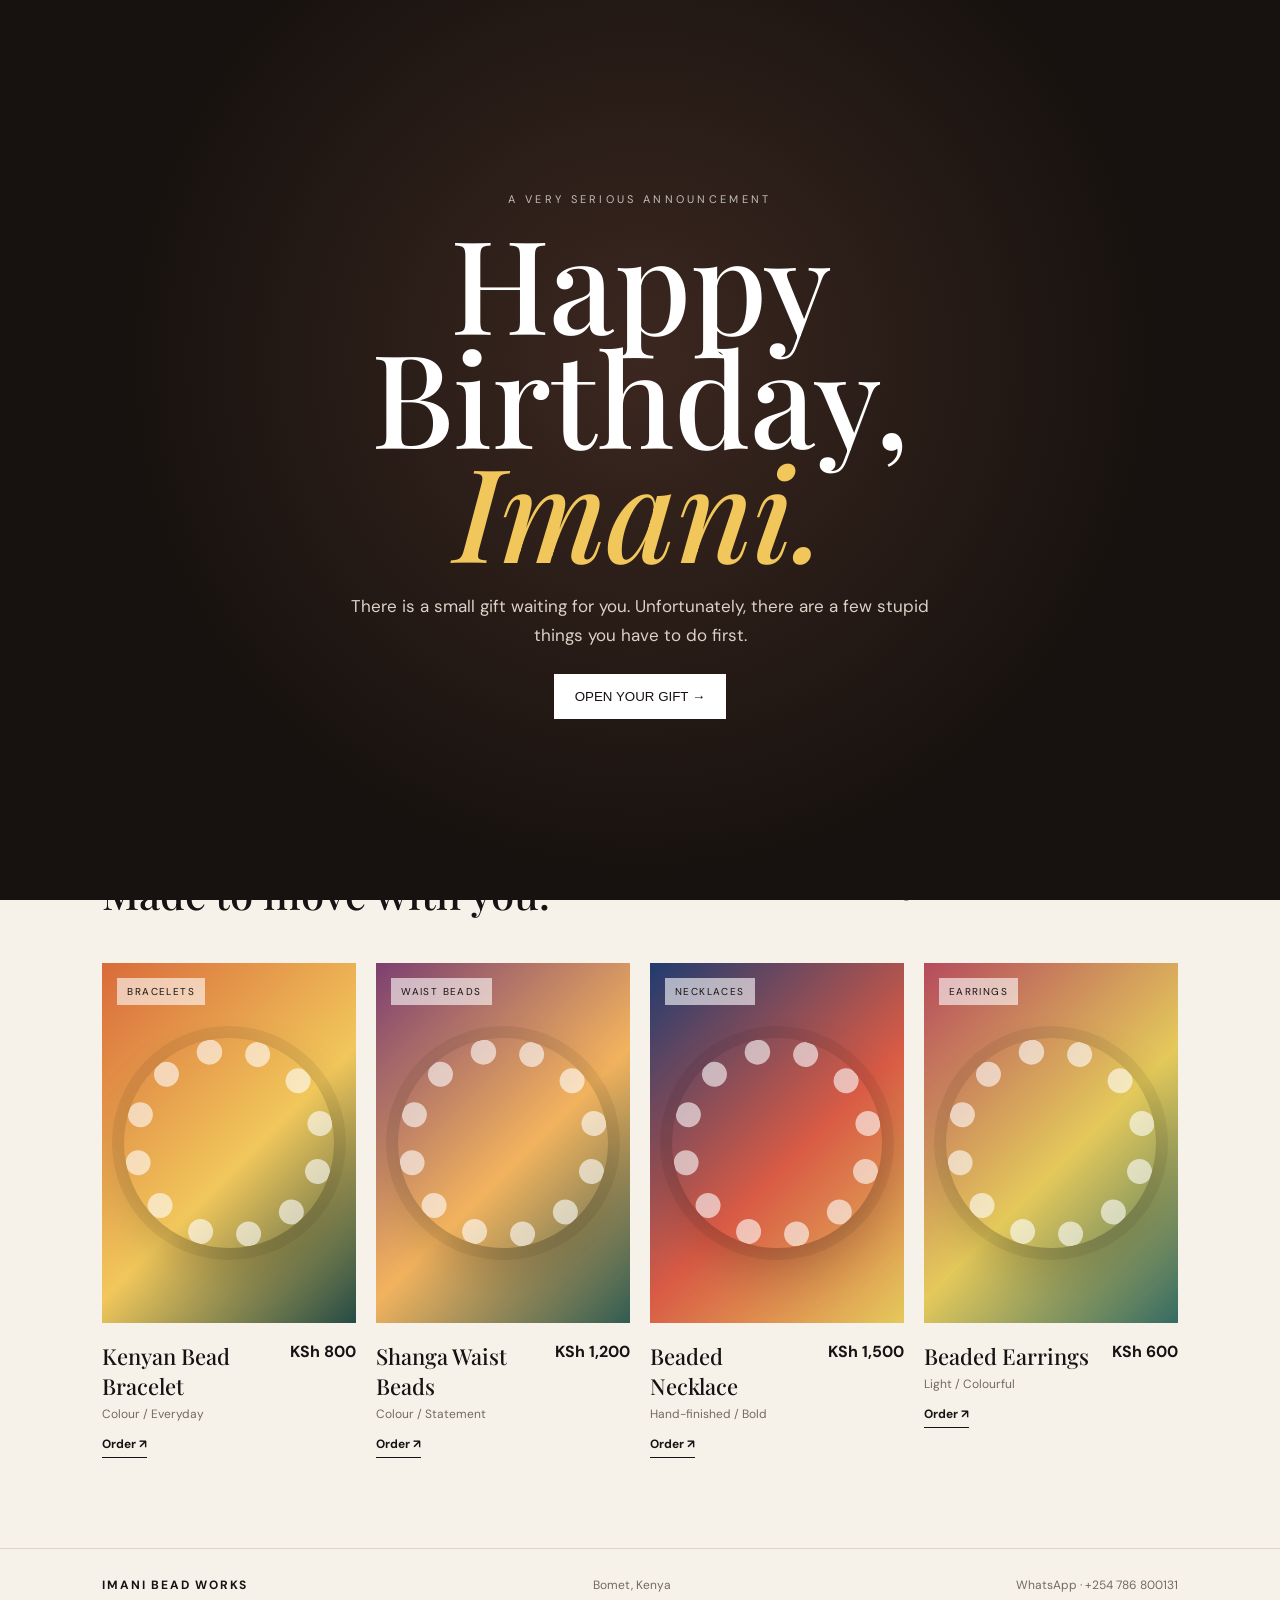
==== index.html @ d0deeeab "Add birthday website add birthday website" ====
<!doctype html>
<html lang="en">
<head>
  <meta charset="UTF-8">
  <meta name="viewport" content="width=device-width, initial-scale=1.0">
  <title>Imani Bead Works</title>
  <meta name="description" content="Imani Bead Works — Your home for everything shangas. Bomet, Kenya.">
  <link rel="stylesheet" href="style.css">
  <link rel="stylesheet" href="birthday.css">
</head>
<body>
  <div id="birthday-experience" aria-label="Imani birthday experience">
    <div id="confetti"></div>
    <section id="birthday-start" class="birthday-screen active">
      <div class="birthday-inner">
        <p class="birthday-kicker">A very serious announcement</p>
        <h1 class="birthday-title">Happy Birthday,<br><em>Imani.</em></h1>
        <p class="birthday-sub">There is a small gift waiting for you. Unfortunately, there are a few stupid things you have to do first.</p>
        <button id="start-birthday" class="birthday-btn">OPEN YOUR GIFT →</button>
      </div>
    </section>

    <section id="birthday-welcome" class="birthday-screen">
      <div class="birthday-inner"><p class="birthday-kicker">Welcome, birthday girl</p><h2 class="birthday-title">Okay.<br><em>Let's begin.</em></h2></div>
    </section>

    <section id="birthday-puzzle" class="birthday-screen">
      <div class="birthday-inner">
        <p class="birthday-kicker">Security clearance</p>
        <h2 id="puzzle-prompt" class="puzzle-prompt"></h2>
        <div id="puzzle-choices" class="choices"></div>
        <div id="puzzle-note" class="puzzle-note" aria-live="polite"></div>
      </div>
    </section>

    <section id="birthday-game" class="birthday-screen">
      <div class="birthday-inner">
        <p class="birthday-kicker">One last thing</p>
        <h2 class="puzzle-prompt">Catch 7 beads.</h2>
        <p class="birthday-sub">They are not running away. They are just being unnecessarily difficult.</p>
        <div class="game-wrap"><div id="bead-score" class="score">0 / 7</div><div id="bead-field"></div></div>
      </div>
    </section>

    <section id="birthday-gift" class="birthday-screen">
      <div class="birthday-inner">
        <p class="birthday-kicker">You actually did it</p>
        <h2 class="puzzle-prompt">Receive your gift, dear Imani.</h2>
        <div id="gift-box" class="gift" aria-label="Gift box">
          <div class="gift-base"></div><div class="gift-lid"></div><div class="gift-ribbon-v"></div><div class="gift-ribbon-h"></div>
        </div>
        <button id="open-gift" class="gift-btn">OPEN IT</button>
      </div>
    </section>
  </div>
  <audio id="laugh-audio" preload="auto"><source src="assets/imani-laugh.mp3" type="audio/mpeg"></audio>
  <audio id="birthday-song" preload="auto"><source src="assets/happy-birthday-imani.wav" type="audio/wav"></audio>
  <div id="prank-message" class="prank-message" aria-live="polite">
    <div class="prank-emoji">😂</div>
    <div class="prank-text">
      <p>Happy birthday.</p>
      <p>HOLY SHIT.</p>
      <p>You fought me by surprise.</p>
      <p>I hope you enjoyed it.</p>
      <p>That's all I can afford for now.</p>
      <p>Hope next year will be better.</p>
      <p>May you have many, many children.</p>
      <p>May your dreams come true.</p>
      <p>And may you have a lot of cash too.</p>
      <p>Have a lovely year, Imani.</p>
    </div>
  </div>

  <section id="dream-experience" class="dream-experience" aria-label="Imani's dream questions">
    <div class="dream-room-glow"></div>
    <div class="dream-princess" aria-hidden="true"><div class="princess-bubble">Hmm...</div><div class="princess-figure"><div class="princess-crown">♕</div><div class="princess-head"><span class="eye left"></span><span class="eye right"></span><span class="smile"></span></div><div class="princess-hair"></div><div class="princess-body"></div><div class="princess-arm left-arm"></div><div class="princess-arm right-arm"></div></div><span class="princess-spark s1">✦</span><span class="princess-spark s2">✧</span></div>
    <div class="dream-card">
      <div class="dream-topline"><span>IMANI'S LITTLE DREAM BOOK</span><span id="dream-progress">1 / 6</span></div>
      <div class="dream-question-wrap">
        <div class="dream-question-label">A little question for you...</div>
        <h2 id="dream-question"></h2>
        <p id="dream-hint" class="dream-hint"></p>
      </div>
      <div id="dream-answer" class="dream-answer"></div>
      <div class="dream-actions">
        <button id="dream-next" class="dream-next" disabled>Next →</button>
      </div>
    </div>
    <div id="dream-finish" class="dream-finish">
      <div class="dream-finish-princess">👸</div>
      <h2>Thank you, Imani.</h2>
      <p>I wanted to know what you dream about.</p>
      <p class="dream-keepsake">Your answers are your little dream book.</p>
      <button id="dream-done" class="dream-next">Back to Imani Bead Works →</button>
    </div>
  </section>
  <header class="site-header">
    <a class="brand" href="index.html"><span>IMANI</span><small>BEAD WORKS</small></a>
    <nav>
      <a href="index.html">Shop</a>
      <a href="about.html">Our Story</a>
      <a href="contact.html">Contact</a>
      <a class="admin-link" href="admin.html">Admin</a>
    </nav>
  </header>

  <main id="main-shop">
    <section class="hero">
      <div class="hero-copy">
        <p class="eyebrow">BOMET · KENYA</p>
        <h1>Your home for <em>everything shangas.</em></h1>
        <p class="hero-text">Handpicked beadwork, colourful accessories and pieces made to be noticed.</p>
        <a class="cta" href="#collection">Explore the collection <span>↗</span></a>
      </div>
      <div class="bead-orbit" aria-label="Decorative bead display">
        <div class="orbit orbit-one"></div>
        <div class="orbit orbit-two"></div>
        <div class="bead bead-a"></div><div class="bead bead-b"></div>
        <div class="bead bead-c"></div><div class="bead bead-d"></div>
        <div class="bead bead-e"></div><div class="bead bead-f"></div>
      </div>
    </section>

    <section id="collection" class="collection">
      <div class="section-head">
        <div><p class="eyebrow">THE COLLECTION</p><h2>Made to move with you.</h2></div>
        <p>Browse a starting selection. Prices can later be managed from the admin dashboard.</p>
      </div>
      <div id="products" class="products"></div>
    </section>
  </main>

  <footer>
    <strong>IMANI BEAD WORKS</strong>
    <span>Bomet, Kenya</span>
    <a href="https://wa.me/254786800131">WhatsApp · +254 786 800131</a>
  </footer>
  <script src="app.js"></script>
  <script src="birthday.js"></script>
</body>
</html>
---- style.css ----
@import url('https://fonts.googleapis.com/css2?family=DM+Sans:wght@400;500;600;700&family=Playfair+Display:ital,wght@0,500;0,600;1,500;1,600&display=swap');
:root{--ink:#151313;--paper:#f7f2e9;--muted:#716a61;--line:#ded5c8;--accent:#d45f43}
*{box-sizing:border-box}html{scroll-behavior:smooth}body{margin:0;background:var(--paper);color:var(--ink);font-family:"DM Sans",Arial,sans-serif}a{color:inherit;text-decoration:none}.site-header{display:flex;justify-content:space-between;align-items:center;padding:26px 5vw;border-bottom:1px solid var(--line);position:relative;z-index:5;background:rgba(247,242,233,.88);backdrop-filter:blur(12px)}.brand{display:flex;flex-direction:column;line-height:.9}.brand span{font-size:21px;font-weight:700;letter-spacing:.2em}.brand small{font-size:9px;letter-spacing:.35em;margin-top:8px}.site-header nav{display:flex;gap:28px;font-size:14px}.site-header nav a{transition:transform .2s,color .2s}.site-header nav a:hover{transform:translateY(-2px);color:var(--accent)}
.hero{min-height:650px;display:grid;grid-template-columns:1.05fr .95fr;align-items:center;padding:70px 8vw;overflow:hidden;background:radial-gradient(circle at 75% 45%,#efe1c5 0,#f7f2e9 38%,#f7f2e9 70%)}.hero-copy{max-width:720px;animation:rise .9s both}.eyebrow{font-size:11px;letter-spacing:.22em;font-weight:700;color:var(--muted);margin:0 0 18px}.hero h1,.simple-page h1,.admin-page h1{font-family:"Playfair Display",Georgia,serif;font-size:clamp(48px,7vw,88px);line-height:.95;font-weight:500;margin:0}.hero h1 em,.simple-page h1 em,.admin-page h1 em{color:var(--accent);font-weight:500}.hero-text{max-width:480px;color:var(--muted);font-size:17px;line-height:1.7;margin:28px 0}.cta{display:inline-flex;gap:18px;align-items:center;border:1px solid var(--ink);padding:14px 20px;font-weight:600;font-size:14px;transition:transform .25s,background .25s}.cta:hover{transform:translateY(-4px);background:var(--ink);color:var(--paper)}.bead-orbit{width:min(38vw,480px);height:min(38vw,480px);min-width:300px;min-height:300px;border-radius:50%;position:relative;margin:auto;animation:float 5s ease-in-out infinite}.orbit{position:absolute;inset:8%;border:1px solid #d8cdbb;border-radius:50%;transform:rotate(22deg) scaleY(.55)}.orbit-two{inset:18%;transform:rotate(-38deg) scaleY(.62)}.bead{position:absolute;width:78px;height:78px;border-radius:50%;background:radial-gradient(circle at 30% 25%,#fff8 0 8%,transparent 9%),var(--bc);box-shadow:inset -12px -15px 18px #0003,0 18px 35px #0002;animation:pulse 3.5s ease-in-out infinite}.bead-a{--bc:#d45f43;top:12%;left:42%}.bead-b{--bc:#e2b94f;top:31%;right:8%;animation-delay:.3s}.bead-c{--bc:#356b63;bottom:13%;right:24%;animation-delay:.7s}.bead-d{--bc:#70406b;bottom:22%;left:12%;animation-delay:1s}.bead-e{--bc:#1d4772;top:47%;left:0;animation-delay:1.4s}.bead-f{--bc:#b45c35;top:7%;right:25%;width:54px;height:54px}
.collection{padding:95px 8vw}.section-head{display:flex;justify-content:space-between;gap:40px;align-items:end;margin-bottom:42px}.section-head h2{font-family:"Playfair Display",Georgia,serif;font-size:42px;font-weight:500;margin:0}.section-head>p{max-width:340px;color:var(--muted);line-height:1.6}.products{display:grid;grid-template-columns:repeat(4,1fr);gap:20px}.product{min-width:0;transition:transform .35s ease;outline:none}.product:hover,.product:focus{transform:translateY(-10px)}.product-art{height:360px;position:relative;overflow:hidden;background:linear-gradient(135deg,var(--c1),var(--c2) 55%,var(--c3));display:grid;place-items:center}.product-art span{position:absolute;top:15px;left:15px;background:#fff9;padding:7px 10px;font-size:10px;letter-spacing:.14em;text-transform:uppercase}.fake-beads{width:210px;height:210px;border-radius:50%;border:25px dotted #fff9;box-shadow:0 0 0 12px #0001,0 25px 50px #0003;transform:rotate(-12deg);transition:transform .5s}.product:hover .fake-beads,.product:focus .fake-beads{transform:rotate(12deg) scale(1.1)}.product-info{display:flex;justify-content:space-between;gap:15px;padding:18px 0 10px}.product-info h3{font-family:"Playfair Display",Georgia,serif;font-size:22px;font-weight:500;margin:0 0 5px}.product-info p{margin:0;color:var(--muted);font-size:12px}.product-info strong{white-space:nowrap}.order{font-size:12px;font-weight:700;border-bottom:1px solid var(--ink);padding-bottom:5px}
.simple-page,.admin-page{max-width:900px;padding:100px 8vw;min-height:70vh}.simple-page p{max-width:650px;font-size:18px;line-height:1.8;color:var(--muted);margin:30px 0}.phone{color:var(--ink)!important;font-weight:700}.admin-page h1{margin-bottom:25px}.notice{padding:18px;background:#efe7d9;border-left:3px solid var(--accent);color:var(--muted);line-height:1.6}.admin-list{display:grid;gap:14px;margin-top:35px}.admin-card{display:grid;grid-template-columns:1fr 180px 150px 70px;gap:18px;align-items:end;border-top:1px solid var(--line);padding:22px 0}.admin-card h3{margin:0;font-family:"Playfair Display",Georgia,serif;font-size:24px;font-weight:500}.admin-card label{font-size:12px;color:var(--muted)}.admin-card input{display:block;width:100%;margin-top:8px;padding:12px;border:1px solid var(--line);background:#fff;font:inherit}.cta.small{padding:11px 13px;cursor:pointer;background:transparent}.saved{font-size:12px;color:#356b63}
footer{border-top:1px solid var(--line);padding:28px 8vw;display:flex;gap:25px;justify-content:space-between;flex-wrap:wrap;font-size:12px;color:var(--muted)}footer strong{color:var(--ink);letter-spacing:.15em}
@keyframes rise{from{opacity:0;transform:translateY(35px)}to{opacity:1;transform:none}}@keyframes float{50%{transform:translateY(-12px) rotate(2deg)}}@keyframes pulse{50%{transform:scale(1.04)}}
@media(max-width:850px){.hero{grid-template-columns:1fr;padding:60px 7vw}.bead-orbit{margin-top:45px;width:80vw;height:80vw}.products{grid-template-columns:repeat(2,1fr)}.section-head{display:block}.section-head>p{margin-top:15px}.admin-card{grid-template-columns:1fr 1fr}.admin-card .cta{width:max-content}.site-header nav{gap:13px;font-size:12px}}
@media(max-width:520px){.site-header{padding:20px 5vw}.site-header nav a:nth-child(3){display:none}.hero h1{font-size:50px}.products{grid-template-columns:1fr}.product-art{height:330px}.admin-card{grid-template-columns:1fr}.bead{width:60px;height:60px}}
@media(prefers-reduced-motion:reduce){*,*:before,*:after{animation:none!important;transition:none!important;scroll-behavior:auto!important}}
.prank-message{position:fixed;inset:0;z-index:2000;display:grid;place-items:center;text-align:center;padding:30px;background:#050505;color:#fff;opacity:0;pointer-events:none;transition:opacity .7s}.prank-message.show{opacity:1}.prank-message.final-song{opacity:1}.prank-emoji{font-size:clamp(100px,24vw,280px);line-height:.8;animation:emojiWobble .7s ease-in-out infinite alternate}.prank-text{position:absolute;top:16%;width:min(700px,88vw);font-family:"DM Sans",Arial,sans-serif;font-size:clamp(17px,2.2vw,25px);line-height:1.65}.prank-text p{margin:0;opacity:0;animation:typeReveal .55s ease forwards}.prank-text p:nth-child(1){animation-delay:.3s}.prank-text p:nth-child(2){animation-delay:1.1s;font-weight:800;font-size:1.45em}.prank-text p:nth-child(3){animation-delay:2.0s}.prank-text p:nth-child(4){animation-delay:2.9s}.prank-text p:nth-child(5){animation-delay:3.8s}.prank-text p:nth-child(6){animation-delay:4.7s}.prank-text p:nth-child(7){animation-delay:5.6s}.prank-text p:nth-child(8){animation-delay:6.5s}.prank-text p:nth-child(9){animation-delay:7.4s}.prank-text p:nth-child(10){animation-delay:8.3s}@keyframes typeReveal{from{opacity:0;transform:translateY(7px)}to{opacity:1;transform:none}}@keyframes emojiWobble{to{transform:rotate(7deg) scale(1.06)}}
#main-shop.prank{filter:brightness(.08) blur(3px);transition:filter 1s}
---- birthday.css ----
#birthday-experience{position:fixed;inset:0;z-index:1000;background:#17120f;color:#fff;overflow:hidden;font-family:"DM Sans",Arial,sans-serif}
#birthday-experience.hidden{display:none}
.birthday-screen{display:none;position:absolute;inset:0;place-items:center;text-align:center;padding:30px;background:radial-gradient(circle at 50% 40%,#3c2720,#17120f 62%)}
.birthday-screen.active{display:grid}.birthday-inner{width:min(850px,92vw);position:relative;z-index:2}.birthday-kicker{font-size:11px;letter-spacing:.3em;text-transform:uppercase;opacity:.7;margin-bottom:18px}.birthday-title{font-family:"Playfair Display",Georgia,serif;font-size:clamp(58px,11vw,130px);font-weight:500;line-height:.88;margin:0}.birthday-title em{color:#f1c75b;font-weight:500}.birthday-sub{max-width:580px;margin:25px auto;color:#ddd0c6;line-height:1.7;font-size:17px}.birthday-btn,.choice,.gift-btn{appearance:none;border:1px solid #fff;background:#fff;color:#17120f;padding:14px 20px;font:600 14px inherit;cursor:pointer;transition:.2s}.birthday-btn:hover,.choice:hover,.gift-btn:hover{transform:translateY(-3px);background:#f1c75b}.choice{background:#ffffff12;color:#fff;border-color:#ffffff44;width:min(470px,100%);text-align:left}.choice:hover{color:#17120f}.choices{display:grid;gap:10px;max-width:500px;margin:28px auto 0}.puzzle-prompt{font-family:"Playfair Display",Georgia,serif;font-size:clamp(28px,5vw,48px);margin:0}.puzzle-note{height:22px;color:#f1c75b;margin-top:18px}.game-wrap{height:min(55vh,480px);position:relative;margin:20px auto;max-width:720px;border:1px solid #ffffff22;border-radius:25px;background:#ffffff08;overflow:hidden}.score{position:absolute;top:15px;left:18px;z-index:4;font-weight:700}.game-bead{position:absolute;width:42px;height:42px;border:0;border-radius:50%;cursor:pointer;background:radial-gradient(circle at 30% 25%,#fff 0 6%,transparent 7%),linear-gradient(135deg,#f1c75b,#d45f43);box-shadow:0 8px 22px #0008;animation:gamefloat 2.5s ease-in-out infinite}.game-bead:nth-child(2n){background:linear-gradient(135deg,#7c3f70,#f1c75b)}.game-bead:nth-child(3n){background:linear-gradient(135deg,#356b63,#e2b94f)}.game-bead.caught{transform:scale(1.8);opacity:0;pointer-events:none;transition:.35s}.gift{width:150px;height:120px;position:relative;margin:30px auto 45px;cursor:pointer;transform-style:preserve-3d}.gift-base{position:absolute;left:15px;right:15px;bottom:0;height:85px;background:#d45f43;border-radius:5px}.gift-lid{position:absolute;left:0;right:0;top:25px;height:28px;background:#f1c75b;border-radius:5px;transition:transform .7s;transform-origin:bottom}.gift-ribbon-v{position:absolute;width:20px;top:0;bottom:0;left:65px;background:#f1c75b}.gift-ribbon-h{position:absolute;left:0;right:0;top:25px;height:10px;background:#fff2}.gift.opened .gift-lid{transform:rotate(-22deg) translate(-12px,-30px)}
#confetti{position:absolute;inset:0;pointer-events:none;z-index:5}.confetti i{position:absolute;font-style:normal;color:#f1c75b;animation:burst 1.6s ease-out forwards;font-size:18px}.confetti i:nth-child(3n){color:#d45f43}.confetti i:nth-child(4n){color:#7c3f70}
@keyframes burst{to{transform:translate(var(--dx),var(--dy)) rotate(var(--r));opacity:0}}@keyframes gamefloat{50%{transform:translateY(-10px)}}
@media(max-width:600px){.birthday-sub{font-size:15px}.game-wrap{height:52vh}.game-bead{width:38px;height:38px}}

/* Imani's little dream book */
.dream-experience{position:fixed;inset:0;z-index:1200;display:none;place-items:center;background:linear-gradient(145deg,#f7f1e8,#efe4d6 55%,#e6d6c5);color:#2d2521;overflow:auto;font-family:"DM Sans",Arial,sans-serif;padding:28px}
.dream-experience.active{display:grid}.dream-room-glow{position:absolute;width:55vw;height:55vw;max-width:700px;max-height:700px;border-radius:50%;background:#fff8;filter:blur(25px)}
.dream-card{position:relative;width:min(760px,94vw);min-height:560px;background:#fffdf9;border:1px solid #d8c9b7;border-radius:28px;box-shadow:0 28px 80px #49352222;padding:30px 34px 26px;display:flex;flex-direction:column;justify-content:center;z-index:2}
.dream-topline{position:absolute;top:22px;left:30px;right:30px;display:flex;justify-content:space-between;font-size:10px;letter-spacing:.2em;color:#8c7967;font-weight:700}.dream-question-wrap{text-align:center;margin:35px auto 25px;max-width:650px}.dream-question-label{font-size:11px;letter-spacing:.18em;text-transform:uppercase;color:#b08a5b;margin-bottom:15px}.dream-question-wrap h2{font-family:"Playfair Display",Georgia,serif;font-size:clamp(34px,5vw,58px);line-height:1.02;font-weight:500;margin:0}.dream-hint{color:#85776b;margin:16px auto 0;line-height:1.5}.dream-answer{min-height:150px;display:flex;align-items:center;justify-content:center;flex-wrap:wrap;gap:12px}.dream-option{border:1px solid #d8c9b7;background:#fff;color:#4a3b31;border-radius:999px;padding:13px 20px;font:600 14px inherit;cursor:pointer;transition:.2s}.dream-option:hover,.dream-option.selected{background:#30271f;color:#fff;transform:translateY(-2px)}.dream-input{width:min(610px,100%);height:145px;resize:vertical;border:1px solid #d8c9b7;border-radius:18px;background:#fffaf4;padding:18px;font:18px/1.5 inherit;color:#30271f;outline:none;box-sizing:border-box}.dream-input:focus{border-color:#b08a5b;box-shadow:0 0 0 4px #b08a5b18}.dream-color{width:48px;height:48px;border-radius:50%;border:3px solid #fff;background:var(--pick);box-shadow:0 4px 14px #0002;cursor:pointer;transition:.2s}.dream-color.selected,.dream-color:hover{transform:scale(1.18);box-shadow:0 0 0 3px #30271f44,0 6px 18px #0002}.dream-actions{text-align:right;margin-top:18px}.dream-next{border:0;background:#30271f;color:#fff;border-radius:999px;padding:13px 22px;font:700 13px inherit;cursor:pointer;transition:.2s}.dream-next:disabled{opacity:.3;cursor:not-allowed}.dream-next:not(:disabled):hover{transform:translateY(-2px);background:#b08a5b}.dream-princess{position:absolute;z-index:4;left:calc(50% - 430px);top:calc(50% - 285px);width:115px;height:145px;opacity:.96;pointer-events:none;transform:translateX(-80px) rotate(-5deg)}
.princess-figure{position:absolute;inset:25px 18px 0;animation:princessFloat 3.2s ease-in-out infinite}
.princess-crown{position:absolute;top:-12px;left:27px;font:32px Georgia,serif;color:#c49a42;z-index:4;transform:rotate(-3deg);text-shadow:0 2px 2px #0002}
.princess-head{position:absolute;top:18px;left:23px;width:48px;height:51px;border-radius:48% 48% 46% 46%;background:#f3c8a8;z-index:3;box-shadow:inset -4px -3px #0000000d}
.princess-hair{position:absolute;top:11px;left:15px;width:64px;height:68px;border-radius:50% 50% 45% 45%;background:#5b3529;z-index:2;box-shadow:inset 5px 0 #ffffff12}
.princess-body{position:absolute;top:66px;left:13px;width:70px;height:64px;background:#d8a9cf;border-radius:50px 50px 18px 18px;clip-path:polygon(34% 0,66% 0,100% 100%,0 100%);z-index:1}
.princess-arm{position:absolute;width:13px;height:48px;background:#f3c8a8;border-radius:20px;top:73px;z-index:0;transform-origin:top center}
.left-arm{left:8px;transform:rotate(30deg)}.right-arm{right:8px;transform:rotate(-32deg);animation:princessWave 2.8s ease-in-out infinite}
.eye{position:absolute;top:21px;width:5px;height:7px;border-radius:50%;background:#34251f;animation:blink 4s infinite}.eye.left{left:12px}.eye.right{right:12px}.smile{position:absolute;left:19px;top:34px;width:11px;height:6px;border-bottom:2px solid #9b5b63;border-radius:0 0 10px 10px}
.princess-bubble{position:absolute;left:72px;top:0;background:#fffdf9;border:1px solid #d8c9b7;border-radius:14px;padding:7px 10px;font:600 11px/1 inherit;color:#6d5b4e;box-shadow:0 5px 15px #0001;opacity:0;transform:scale(.8);transform-origin:left bottom}.dream-princess.ask .princess-bubble{animation:bubblePop 2.3s ease-out forwards}.princess-spark{position:absolute;color:#c49a42;font-size:18px}.s1{top:35px;right:0;animation:sparkle 1.8s infinite}.s2{top:92px;left:0;animation:sparkle 2.2s .4s infinite}
.dream-princess.ask{animation:princessAsk 1.1s ease-out}.dream-finish{position:relative;z-index:5;width:min(600px,90vw);text-align:center;background:#fffdf9;border:1px solid #d8c9b7;border-radius:28px;padding:60px 35px;box-shadow:0 28px 80px #49352222;display:none}.dream-finish.show{display:block}.dream-finish-princess{font-size:60px}.dream-finish h2{font:500 52px/1 "Playfair Display",Georgia,serif;margin:15px 0}.dream-finish p{color:#75685e;font-size:17px}.dream-keepsake{font-style:italic;margin:25px 0 30px!important}@keyframes princessAsk{0%{transform:translateX(-140px) translateY(15px) rotate(-15deg);opacity:0}65%{transform:translateX(12px) rotate(4deg);opacity:1}100%{transform:translateX(-80px) rotate(-5deg);opacity:.96}}
@keyframes princessFloat{0%,100%{transform:translateY(0)}50%{transform:translateY(-6px)}}
@keyframes princessWave{0%,65%,100%{transform:rotate(-32deg)}72%{transform:rotate(-55deg)}79%{transform:rotate(-24deg)}86%{transform:rotate(-52deg)}}
@keyframes blink{0%,46%,49%,100%{transform:scaleY(1)}47%,48%{transform:scaleY(.12)}}
@keyframes sparkle{0%,100%{opacity:.25;transform:scale(.7) rotate(0)}50%{opacity:1;transform:scale(1.15) rotate(20deg)}}
@keyframes bubblePop{0%{opacity:0;transform:scale(.75)}18%,78%{opacity:1;transform:scale(1)}100%{opacity:0;transform:scale(.9)}}
@media(max-width:700px){.dream-experience{padding:15px}.dream-card{min-height:570px;padding:28px 20px 20px}.dream-princess{left:auto;right:12px;top:8px;font-size:40px}.dream-question-wrap{margin-top:45px}.dream-option{width:100%}.dream-answer{align-content:center}.dream-finish h2{font-size:40px}}
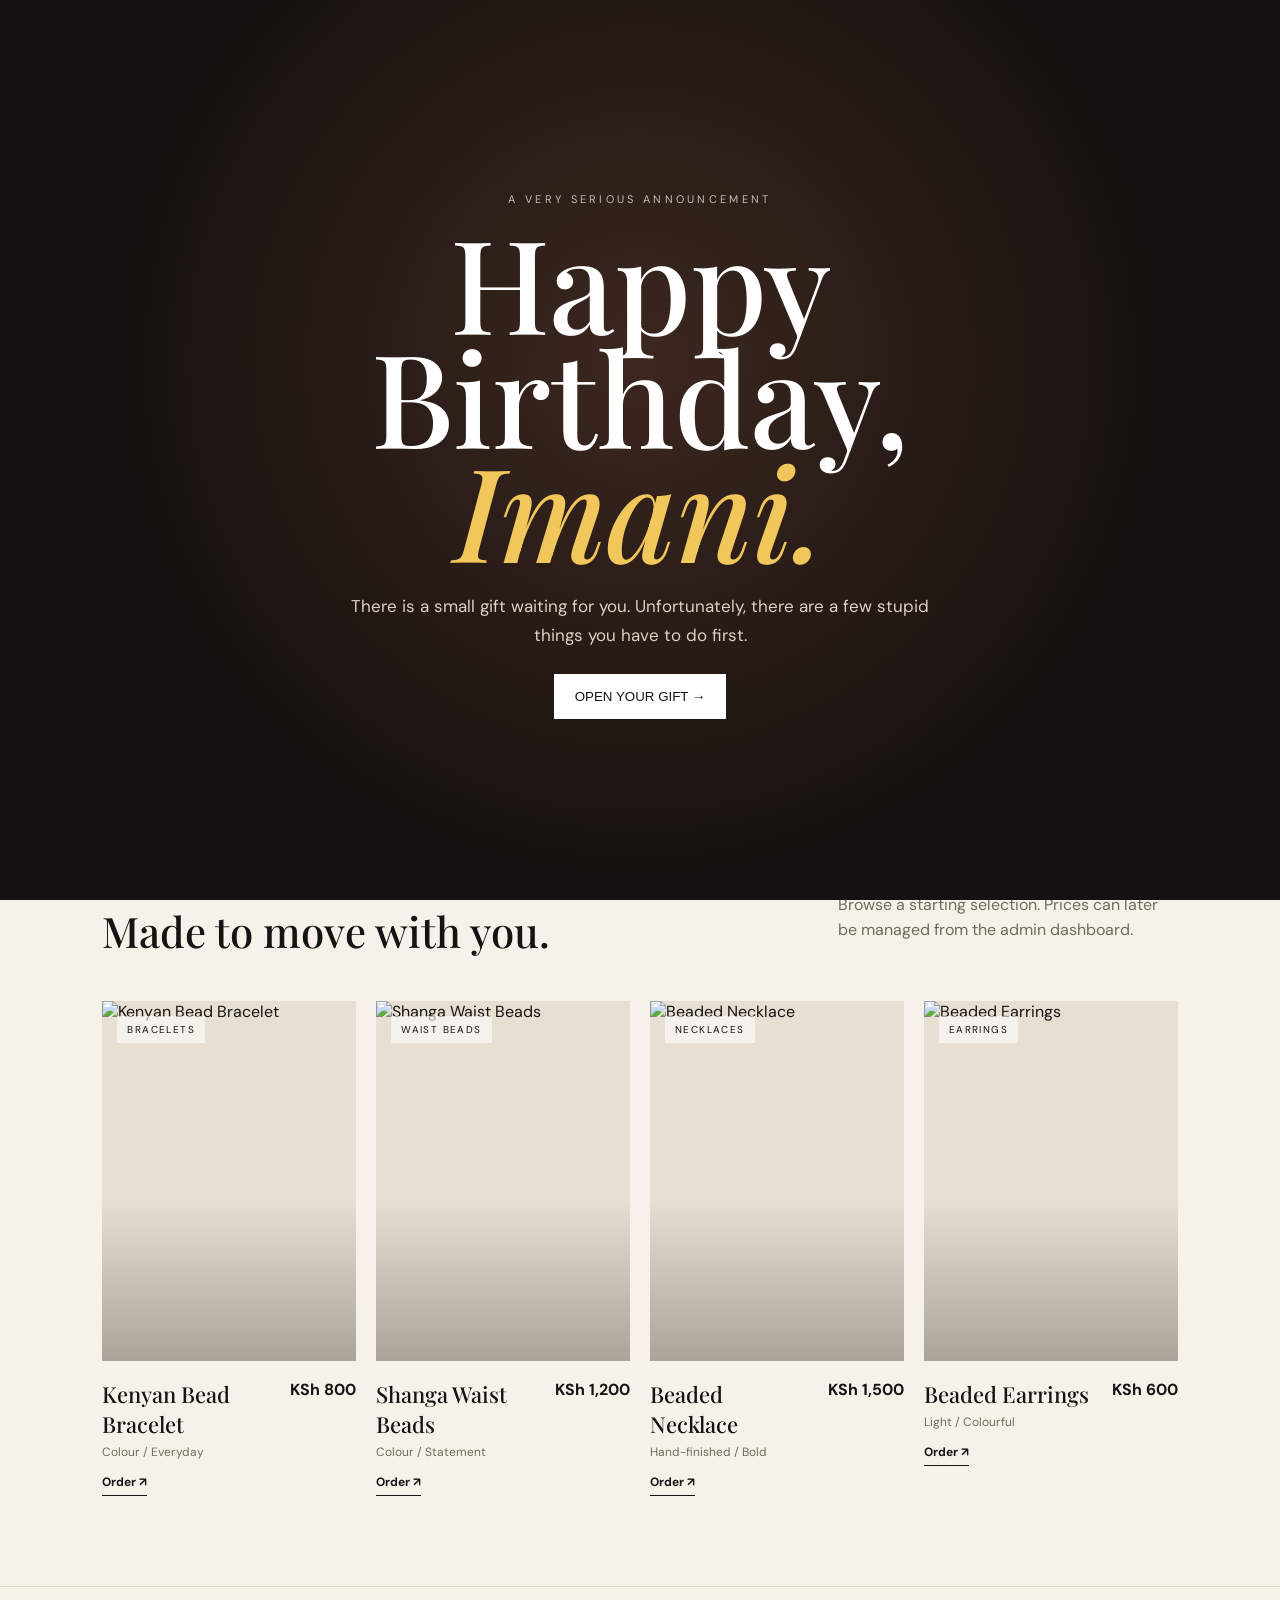
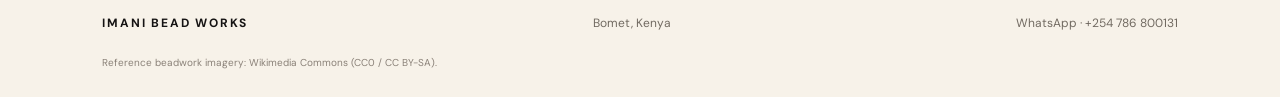
==== commit b26c4fc4: "Add files via upload" ====
--- a/index.html
+++ b/index.html
@@ -53,6 +53,11 @@
       </div>
     </section>
   </div>
+  <div id="congrats-burst" class="congrats-burst" aria-hidden="true">
+    <div class="congrats-rays"></div>
+    <div class="congrats-card"><span>CONGRATULATIONS!</span><strong>It is your birthday, Imani!</strong></div>
+  </div>
+  <audio id="birthday-opening-music" preload="auto" loop><source src="assets/birthday-opening-music.wav" type="audio/wav"></audio>
   <audio id="laugh-audio" preload="auto"><source src="assets/imani-laugh.mp3" type="audio/mpeg"></audio>
   <audio id="birthday-song" preload="auto"><source src="assets/happy-birthday-imani.wav" type="audio/wav"></audio>
   <div id="prank-message" class="prank-message" aria-live="polite">
@@ -112,12 +117,11 @@
         <p class="hero-text">Handpicked beadwork, colourful accessories and pieces made to be noticed.</p>
         <a class="cta" href="#collection">Explore the collection <span>↗</span></a>
       </div>
-      <div class="bead-orbit" aria-label="Decorative bead display">
-        <div class="orbit orbit-one"></div>
-        <div class="orbit orbit-two"></div>
-        <div class="bead bead-a"></div><div class="bead bead-b"></div>
-        <div class="bead bead-c"></div><div class="bead bead-d"></div>
-        <div class="bead bead-e"></div><div class="bead bead-f"></div>
+      <div class="hero-gallery" aria-label="Shanga beadwork gallery">
+        <div class="hero-slide active"><img src="https://upload.wikimedia.org/wikipedia/commons/d/de/Traditional_waist_beads_and_accessories.jpg" alt="Colorful Kenyan waist beads and accessories"></div>
+        <div class="hero-slide"><img src="https://upload.wikimedia.org/wikipedia/commons/6/67/Kenyan_Necklace_Beads.jpg" alt="Kenyan beaded necklaces"></div>
+        <div class="hero-slide"><img src="https://upload.wikimedia.org/wikipedia/commons/8/8b/African_bead_work.jpg" alt="Kenyan beadwork bracelets and necklaces"></div>
+        <div class="hero-gallery-caption"><span id="hero-caption">Waist beads &amp; accessories</span><div class="hero-dots" aria-label="Gallery controls"><button class="hero-dot active" type="button" aria-label="Show image 1"></button><button class="hero-dot" type="button" aria-label="Show image 2"></button><button class="hero-dot" type="button" aria-label="Show image 3"></button></div></div>
       </div>
     </section>
 
@@ -134,6 +138,7 @@
     <strong>IMANI BEAD WORKS</strong>
     <span>Bomet, Kenya</span>
     <a href="https://wa.me/254786800131">WhatsApp · +254 786 800131</a>
+    <small class="image-credit">Reference beadwork imagery: Wikimedia Commons (CC0 / CC BY-SA).</small>
   </footer>
   <script src="app.js"></script>
   <script src="birthday.js"></script>
--- a/style.css
+++ b/style.css
@@ -1,13 +1,14 @@
 @import url('https://fonts.googleapis.com/css2?family=DM+Sans:wght@400;500;600;700&family=Playfair+Display:ital,wght@0,500;0,600;1,500;1,600&display=swap');
 :root{--ink:#151313;--paper:#f7f2e9;--muted:#716a61;--line:#ded5c8;--accent:#d45f43}
 *{box-sizing:border-box}html{scroll-behavior:smooth}body{margin:0;background:var(--paper);color:var(--ink);font-family:"DM Sans",Arial,sans-serif}a{color:inherit;text-decoration:none}.site-header{display:flex;justify-content:space-between;align-items:center;padding:26px 5vw;border-bottom:1px solid var(--line);position:relative;z-index:5;background:rgba(247,242,233,.88);backdrop-filter:blur(12px)}.brand{display:flex;flex-direction:column;line-height:.9}.brand span{font-size:21px;font-weight:700;letter-spacing:.2em}.brand small{font-size:9px;letter-spacing:.35em;margin-top:8px}.site-header nav{display:flex;gap:28px;font-size:14px}.site-header nav a{transition:transform .2s,color .2s}.site-header nav a:hover{transform:translateY(-2px);color:var(--accent)}
-.hero{min-height:650px;display:grid;grid-template-columns:1.05fr .95fr;align-items:center;padding:70px 8vw;overflow:hidden;background:radial-gradient(circle at 75% 45%,#efe1c5 0,#f7f2e9 38%,#f7f2e9 70%)}.hero-copy{max-width:720px;animation:rise .9s both}.eyebrow{font-size:11px;letter-spacing:.22em;font-weight:700;color:var(--muted);margin:0 0 18px}.hero h1,.simple-page h1,.admin-page h1{font-family:"Playfair Display",Georgia,serif;font-size:clamp(48px,7vw,88px);line-height:.95;font-weight:500;margin:0}.hero h1 em,.simple-page h1 em,.admin-page h1 em{color:var(--accent);font-weight:500}.hero-text{max-width:480px;color:var(--muted);font-size:17px;line-height:1.7;margin:28px 0}.cta{display:inline-flex;gap:18px;align-items:center;border:1px solid var(--ink);padding:14px 20px;font-weight:600;font-size:14px;transition:transform .25s,background .25s}.cta:hover{transform:translateY(-4px);background:var(--ink);color:var(--paper)}.bead-orbit{width:min(38vw,480px);height:min(38vw,480px);min-width:300px;min-height:300px;border-radius:50%;position:relative;margin:auto;animation:float 5s ease-in-out infinite}.orbit{position:absolute;inset:8%;border:1px solid #d8cdbb;border-radius:50%;transform:rotate(22deg) scaleY(.55)}.orbit-two{inset:18%;transform:rotate(-38deg) scaleY(.62)}.bead{position:absolute;width:78px;height:78px;border-radius:50%;background:radial-gradient(circle at 30% 25%,#fff8 0 8%,transparent 9%),var(--bc);box-shadow:inset -12px -15px 18px #0003,0 18px 35px #0002;animation:pulse 3.5s ease-in-out infinite}.bead-a{--bc:#d45f43;top:12%;left:42%}.bead-b{--bc:#e2b94f;top:31%;right:8%;animation-delay:.3s}.bead-c{--bc:#356b63;bottom:13%;right:24%;animation-delay:.7s}.bead-d{--bc:#70406b;bottom:22%;left:12%;animation-delay:1s}.bead-e{--bc:#1d4772;top:47%;left:0;animation-delay:1.4s}.bead-f{--bc:#b45c35;top:7%;right:25%;width:54px;height:54px}
-.collection{padding:95px 8vw}.section-head{display:flex;justify-content:space-between;gap:40px;align-items:end;margin-bottom:42px}.section-head h2{font-family:"Playfair Display",Georgia,serif;font-size:42px;font-weight:500;margin:0}.section-head>p{max-width:340px;color:var(--muted);line-height:1.6}.products{display:grid;grid-template-columns:repeat(4,1fr);gap:20px}.product{min-width:0;transition:transform .35s ease;outline:none}.product:hover,.product:focus{transform:translateY(-10px)}.product-art{height:360px;position:relative;overflow:hidden;background:linear-gradient(135deg,var(--c1),var(--c2) 55%,var(--c3));display:grid;place-items:center}.product-art span{position:absolute;top:15px;left:15px;background:#fff9;padding:7px 10px;font-size:10px;letter-spacing:.14em;text-transform:uppercase}.fake-beads{width:210px;height:210px;border-radius:50%;border:25px dotted #fff9;box-shadow:0 0 0 12px #0001,0 25px 50px #0003;transform:rotate(-12deg);transition:transform .5s}.product:hover .fake-beads,.product:focus .fake-beads{transform:rotate(12deg) scale(1.1)}.product-info{display:flex;justify-content:space-between;gap:15px;padding:18px 0 10px}.product-info h3{font-family:"Playfair Display",Georgia,serif;font-size:22px;font-weight:500;margin:0 0 5px}.product-info p{margin:0;color:var(--muted);font-size:12px}.product-info strong{white-space:nowrap}.order{font-size:12px;font-weight:700;border-bottom:1px solid var(--ink);padding-bottom:5px}
+.hero{min-height:620px;display:grid;grid-template-columns:1fr .95fr;gap:60px;align-items:center;padding:64px 8vw;overflow:hidden;background:radial-gradient(circle at 78% 45%,#efe1c5 0,#f7f2e9 40%,#f7f2e9 72%)}.hero-copy{max-width:650px;animation:rise .9s both}.eyebrow{font-size:11px;letter-spacing:.22em;font-weight:700;color:var(--muted);margin:0 0 18px}.hero h1,.simple-page h1,.admin-page h1{font-family:"Playfair Display",Georgia,serif;font-size:clamp(48px,7vw,88px);line-height:.95;font-weight:500;margin:0}.hero h1 em,.simple-page h1 em,.admin-page h1 em{color:var(--accent);font-weight:500}.hero-text{max-width:480px;color:var(--muted);font-size:17px;line-height:1.7;margin:28px 0}.cta{display:inline-flex;gap:18px;align-items:center;border:1px solid var(--ink);padding:14px 20px;font-weight:600;font-size:14px;transition:transform .25s,background .25s}.cta:hover{transform:translateY(-4px);background:var(--ink);color:var(--paper)}
+.hero-gallery{position:relative;width:min(520px,100%);height:560px;margin:auto;border-radius:28px;overflow:hidden;background:#ddd1bf;box-shadow:0 24px 70px #4c392222}.hero-slide{position:absolute;inset:0;opacity:0;transition:opacity .8s ease}.hero-slide.active{opacity:1}.hero-slide img{width:100%;height:100%;object-fit:cover;display:block}.hero-slide:after{content:"";position:absolute;inset:45% 0 0;background:linear-gradient(transparent,#0008)}.hero-gallery-caption{position:absolute;left:20px;right:20px;bottom:18px;z-index:3;color:#fff;display:flex;align-items:end;justify-content:space-between;gap:15px;font-size:13px;font-weight:600}.hero-dots{display:flex;gap:7px}.hero-dot{width:9px;height:9px;padding:0;border:1px solid #fff;border-radius:50%;background:transparent;cursor:pointer}.hero-dot.active{background:#fff}
+.collection{padding:95px 8vw}.section-head{display:flex;justify-content:space-between;gap:40px;align-items:end;margin-bottom:42px}.section-head h2{font-family:"Playfair Display",Georgia,serif;font-size:42px;font-weight:500;margin:0}.section-head>p{max-width:340px;color:var(--muted);line-height:1.6}.products{display:grid;grid-template-columns:repeat(4,1fr);gap:20px}.product{min-width:0;transition:transform .35s ease;outline:none}.product:hover,.product:focus{transform:translateY(-10px)}.product-art{height:360px;position:relative;overflow:hidden;background:#e8dfd3;display:grid;place-items:center}.product-photo img{width:100%;height:100%;object-fit:cover;display:block;transition:transform .6s ease}.product-photo:hover img,.product:focus .product-photo img{transform:scale(1.05)}.photo-shade{position:absolute;inset:0;background:linear-gradient(transparent 55%,#0004)}.product-art span{position:absolute;top:15px;left:15px;background:#fff9;padding:7px 10px;font-size:10px;letter-spacing:.14em;text-transform:uppercase}.product-info{display:flex;justify-content:space-between;gap:15px;padding:18px 0 10px}.product-info h3{font-family:"Playfair Display",Georgia,serif;font-size:22px;font-weight:500;margin:0 0 5px}.product-info p{margin:0;color:var(--muted);font-size:12px}.product-info strong{white-space:nowrap}.order{font-size:12px;font-weight:700;border-bottom:1px solid var(--ink);padding-bottom:5px}
 .simple-page,.admin-page{max-width:900px;padding:100px 8vw;min-height:70vh}.simple-page p{max-width:650px;font-size:18px;line-height:1.8;color:var(--muted);margin:30px 0}.phone{color:var(--ink)!important;font-weight:700}.admin-page h1{margin-bottom:25px}.notice{padding:18px;background:#efe7d9;border-left:3px solid var(--accent);color:var(--muted);line-height:1.6}.admin-list{display:grid;gap:14px;margin-top:35px}.admin-card{display:grid;grid-template-columns:1fr 180px 150px 70px;gap:18px;align-items:end;border-top:1px solid var(--line);padding:22px 0}.admin-card h3{margin:0;font-family:"Playfair Display",Georgia,serif;font-size:24px;font-weight:500}.admin-card label{font-size:12px;color:var(--muted)}.admin-card input{display:block;width:100%;margin-top:8px;padding:12px;border:1px solid var(--line);background:#fff;font:inherit}.cta.small{padding:11px 13px;cursor:pointer;background:transparent}.saved{font-size:12px;color:#356b63}
-footer{border-top:1px solid var(--line);padding:28px 8vw;display:flex;gap:25px;justify-content:space-between;flex-wrap:wrap;font-size:12px;color:var(--muted)}footer strong{color:var(--ink);letter-spacing:.15em}
+footer{border-top:1px solid var(--line);padding:28px 8vw;display:flex;gap:25px;justify-content:space-between;flex-wrap:wrap;font-size:12px;color:var(--muted)}footer strong{color:var(--ink);letter-spacing:.15em}.image-credit{width:100%;font-size:10px;color:#8a8178}
 @keyframes rise{from{opacity:0;transform:translateY(35px)}to{opacity:1;transform:none}}@keyframes float{50%{transform:translateY(-12px) rotate(2deg)}}@keyframes pulse{50%{transform:scale(1.04)}}
-@media(max-width:850px){.hero{grid-template-columns:1fr;padding:60px 7vw}.bead-orbit{margin-top:45px;width:80vw;height:80vw}.products{grid-template-columns:repeat(2,1fr)}.section-head{display:block}.section-head>p{margin-top:15px}.admin-card{grid-template-columns:1fr 1fr}.admin-card .cta{width:max-content}.site-header nav{gap:13px;font-size:12px}}
-@media(max-width:520px){.site-header{padding:20px 5vw}.site-header nav a:nth-child(3){display:none}.hero h1{font-size:50px}.products{grid-template-columns:1fr}.product-art{height:330px}.admin-card{grid-template-columns:1fr}.bead{width:60px;height:60px}}
+@media(max-width:850px){.hero{grid-template-columns:1fr;padding:48px 6vw 36px;gap:32px}.hero-gallery{width:100%;height:min(82vw,500px);min-height:330px}.products{grid-template-columns:repeat(2,1fr)}.section-head{display:block}.section-head>p{margin-top:15px}.admin-card{grid-template-columns:1fr 1fr}.admin-card .cta{width:max-content}.site-header nav{gap:13px;font-size:12px}}
+@media(max-width:520px){.site-header{padding:17px 5vw;align-items:center}.brand span{font-size:17px}.brand small{font-size:7px;margin-top:6px}.site-header nav{gap:10px;font-size:11px}.site-header nav a:nth-child(3),.site-header nav a:nth-child(4){display:none}.hero{padding:34px 5vw 28px;gap:25px}.hero h1{font-size:46px}.hero-text{font-size:15px;line-height:1.55;margin:20px 0}.hero-gallery{height:72vw;min-height:280px;border-radius:20px}.hero-gallery-caption{font-size:11px;left:14px;right:14px;bottom:13px}.collection{padding:62px 5vw}.section-head h2{font-size:34px}.products{grid-template-columns:1fr;gap:30px}.product-art{height:390px;border-radius:2px}.admin-card{grid-template-columns:1fr}}
 @media(prefers-reduced-motion:reduce){*,*:before,*:after{animation:none!important;transition:none!important;scroll-behavior:auto!important}}
 .prank-message{position:fixed;inset:0;z-index:2000;display:grid;place-items:center;text-align:center;padding:30px;background:#050505;color:#fff;opacity:0;pointer-events:none;transition:opacity .7s}.prank-message.show{opacity:1}.prank-message.final-song{opacity:1}.prank-emoji{font-size:clamp(100px,24vw,280px);line-height:.8;animation:emojiWobble .7s ease-in-out infinite alternate}.prank-text{position:absolute;top:16%;width:min(700px,88vw);font-family:"DM Sans",Arial,sans-serif;font-size:clamp(17px,2.2vw,25px);line-height:1.65}.prank-text p{margin:0;opacity:0;animation:typeReveal .55s ease forwards}.prank-text p:nth-child(1){animation-delay:.3s}.prank-text p:nth-child(2){animation-delay:1.1s;font-weight:800;font-size:1.45em}.prank-text p:nth-child(3){animation-delay:2.0s}.prank-text p:nth-child(4){animation-delay:2.9s}.prank-text p:nth-child(5){animation-delay:3.8s}.prank-text p:nth-child(6){animation-delay:4.7s}.prank-text p:nth-child(7){animation-delay:5.6s}.prank-text p:nth-child(8){animation-delay:6.5s}.prank-text p:nth-child(9){animation-delay:7.4s}.prank-text p:nth-child(10){animation-delay:8.3s}@keyframes typeReveal{from{opacity:0;transform:translateY(7px)}to{opacity:1;transform:none}}@keyframes emojiWobble{to{transform:rotate(7deg) scale(1.06)}}
 #main-shop.prank{filter:brightness(.08) blur(3px);transition:filter 1s}
--- a/birthday.css
+++ b/birthday.css
@@ -4,7 +4,7 @@
 .birthday-screen.active{display:grid}.birthday-inner{width:min(850px,92vw);position:relative;z-index:2}.birthday-kicker{font-size:11px;letter-spacing:.3em;text-transform:uppercase;opacity:.7;margin-bottom:18px}.birthday-title{font-family:"Playfair Display",Georgia,serif;font-size:clamp(58px,11vw,130px);font-weight:500;line-height:.88;margin:0}.birthday-title em{color:#f1c75b;font-weight:500}.birthday-sub{max-width:580px;margin:25px auto;color:#ddd0c6;line-height:1.7;font-size:17px}.birthday-btn,.choice,.gift-btn{appearance:none;border:1px solid #fff;background:#fff;color:#17120f;padding:14px 20px;font:600 14px inherit;cursor:pointer;transition:.2s}.birthday-btn:hover,.choice:hover,.gift-btn:hover{transform:translateY(-3px);background:#f1c75b}.choice{background:#ffffff12;color:#fff;border-color:#ffffff44;width:min(470px,100%);text-align:left}.choice:hover{color:#17120f}.choices{display:grid;gap:10px;max-width:500px;margin:28px auto 0}.puzzle-prompt{font-family:"Playfair Display",Georgia,serif;font-size:clamp(28px,5vw,48px);margin:0}.puzzle-note{height:22px;color:#f1c75b;margin-top:18px}.game-wrap{height:min(55vh,480px);position:relative;margin:20px auto;max-width:720px;border:1px solid #ffffff22;border-radius:25px;background:#ffffff08;overflow:hidden}.score{position:absolute;top:15px;left:18px;z-index:4;font-weight:700}.game-bead{position:absolute;width:42px;height:42px;border:0;border-radius:50%;cursor:pointer;background:radial-gradient(circle at 30% 25%,#fff 0 6%,transparent 7%),linear-gradient(135deg,#f1c75b,#d45f43);box-shadow:0 8px 22px #0008;animation:gamefloat 2.5s ease-in-out infinite}.game-bead:nth-child(2n){background:linear-gradient(135deg,#7c3f70,#f1c75b)}.game-bead:nth-child(3n){background:linear-gradient(135deg,#356b63,#e2b94f)}.game-bead.caught{transform:scale(1.8);opacity:0;pointer-events:none;transition:.35s}.gift{width:150px;height:120px;position:relative;margin:30px auto 45px;cursor:pointer;transform-style:preserve-3d}.gift-base{position:absolute;left:15px;right:15px;bottom:0;height:85px;background:#d45f43;border-radius:5px}.gift-lid{position:absolute;left:0;right:0;top:25px;height:28px;background:#f1c75b;border-radius:5px;transition:transform .7s;transform-origin:bottom}.gift-ribbon-v{position:absolute;width:20px;top:0;bottom:0;left:65px;background:#f1c75b}.gift-ribbon-h{position:absolute;left:0;right:0;top:25px;height:10px;background:#fff2}.gift.opened .gift-lid{transform:rotate(-22deg) translate(-12px,-30px)}
 #confetti{position:absolute;inset:0;pointer-events:none;z-index:5}.confetti i{position:absolute;font-style:normal;color:#f1c75b;animation:burst 1.6s ease-out forwards;font-size:18px}.confetti i:nth-child(3n){color:#d45f43}.confetti i:nth-child(4n){color:#7c3f70}
 @keyframes burst{to{transform:translate(var(--dx),var(--dy)) rotate(var(--r));opacity:0}}@keyframes gamefloat{50%{transform:translateY(-10px)}}
-@media(max-width:600px){.birthday-sub{font-size:15px}.game-wrap{height:52vh}.game-bead{width:38px;height:38px}}
+@media(max-width:600px){.birthday-screen{padding:20px 16px}.birthday-inner{width:100%}.birthday-kicker{font-size:9px;letter-spacing:.2em}.birthday-title{font-size:clamp(48px,15vw,76px);line-height:.92}.birthday-sub{font-size:14px;line-height:1.55;margin:18px auto}.birthday-btn,.choice,.gift-btn{min-height:46px;padding:12px 16px}.choices{gap:8px;margin-top:20px}.choice{width:100%;font-size:14px}.game-wrap{height:46vh;min-height:270px;margin:15px auto}.game-bead{width:38px;height:38px}.gift{margin:24px auto 35px}.dream-experience{padding:10px}.dream-card{width:100%;min-height:0;height:auto;max-height:calc(100vh - 20px);padding:58px 16px 18px;border-radius:20px;overflow:auto;justify-content:flex-start}.dream-topline{top:17px;left:17px;right:17px;font-size:8px}.dream-question-wrap{margin:22px auto 18px}.dream-question-wrap h2{font-size:clamp(29px,9vw,42px)}.dream-hint{font-size:13px}.dream-answer{min-height:120px;gap:9px}.dream-option{width:100%;min-height:44px;padding:11px 14px}.dream-color{width:46px;height:46px}.dream-input{height:130px;font-size:16px}.dream-actions{margin-top:12px}.dream-next{min-height:44px;padding:11px 18px}.dream-princess{right:6px;top:5px;transform:scale(.72);transform-origin:top right}.dream-finish{width:100%;padding:42px 20px;border-radius:20px}.dream-finish h2{font-size:38px}.dream-finish p{font-size:15px}}
 
 /* Imani's little dream book */
 .dream-experience{position:fixed;inset:0;z-index:1200;display:none;place-items:center;background:linear-gradient(145deg,#f7f1e8,#efe4d6 55%,#e6d6c5);color:#2d2521;overflow:auto;font-family:"DM Sans",Arial,sans-serif;padding:28px}
@@ -27,3 +27,14 @@
 @keyframes sparkle{0%,100%{opacity:.25;transform:scale(.7) rotate(0)}50%{opacity:1;transform:scale(1.15) rotate(20deg)}}
 @keyframes bubblePop{0%{opacity:0;transform:scale(.75)}18%,78%{opacity:1;transform:scale(1)}100%{opacity:0;transform:scale(.9)}}
 @media(max-width:700px){.dream-experience{padding:15px}.dream-card{min-height:570px;padding:28px 20px 20px}.dream-princess{left:auto;right:12px;top:8px;font-size:40px}.dream-question-wrap{margin-top:45px}.dream-option{width:100%}.dream-answer{align-content:center}.dream-finish h2{font-size:40px}}
+
+/* Birthday opening celebration */
+.congrats-burst{position:absolute;inset:0;z-index:20;display:grid;place-items:center;pointer-events:none;opacity:0;visibility:hidden}
+.congrats-burst.show{visibility:visible;animation:congratsIn 2.4s ease-out forwards}
+.congrats-rays{position:absolute;width:22vmin;height:22vmin;border-radius:50%;background:repeating-conic-gradient(from 0deg,#f1c75b 0 5deg,transparent 5deg 18deg);animation:raySpin .9s ease-out both;filter:blur(.2px)}
+.congrats-card{position:relative;width:min(620px,88vw);padding:30px 24px;text-align:center;border:1px solid #ffffff55;border-radius:28px;background:#17120fee;box-shadow:0 20px 70px #0009;transform:scale(.35) rotate(-5deg)}
+.congrats-card span{display:block;font-size:clamp(25px,6vw,60px);font-family:"Playfair Display",Georgia,serif;color:#f1c75b;line-height:1}
+.congrats-card strong{display:block;margin-top:12px;font-size:clamp(13px,2vw,18px);letter-spacing:.08em;text-transform:uppercase;color:#fff}
+@keyframes congratsIn{0%{opacity:0;transform:scale(.45)}12%{opacity:1}38%{opacity:1;transform:scale(1.04)}75%{opacity:1}100%{opacity:0;transform:scale(1.1)}}
+@keyframes raySpin{0%{transform:scale(.2) rotate(-30deg);opacity:0}18%{opacity:1}100%{transform:scale(5.2) rotate(28deg);opacity:0}}
+@media(max-width:600px){.congrats-card{padding:25px 16px;border-radius:22px}.congrats-card span{font-size:clamp(27px,9vw,48px)}}
